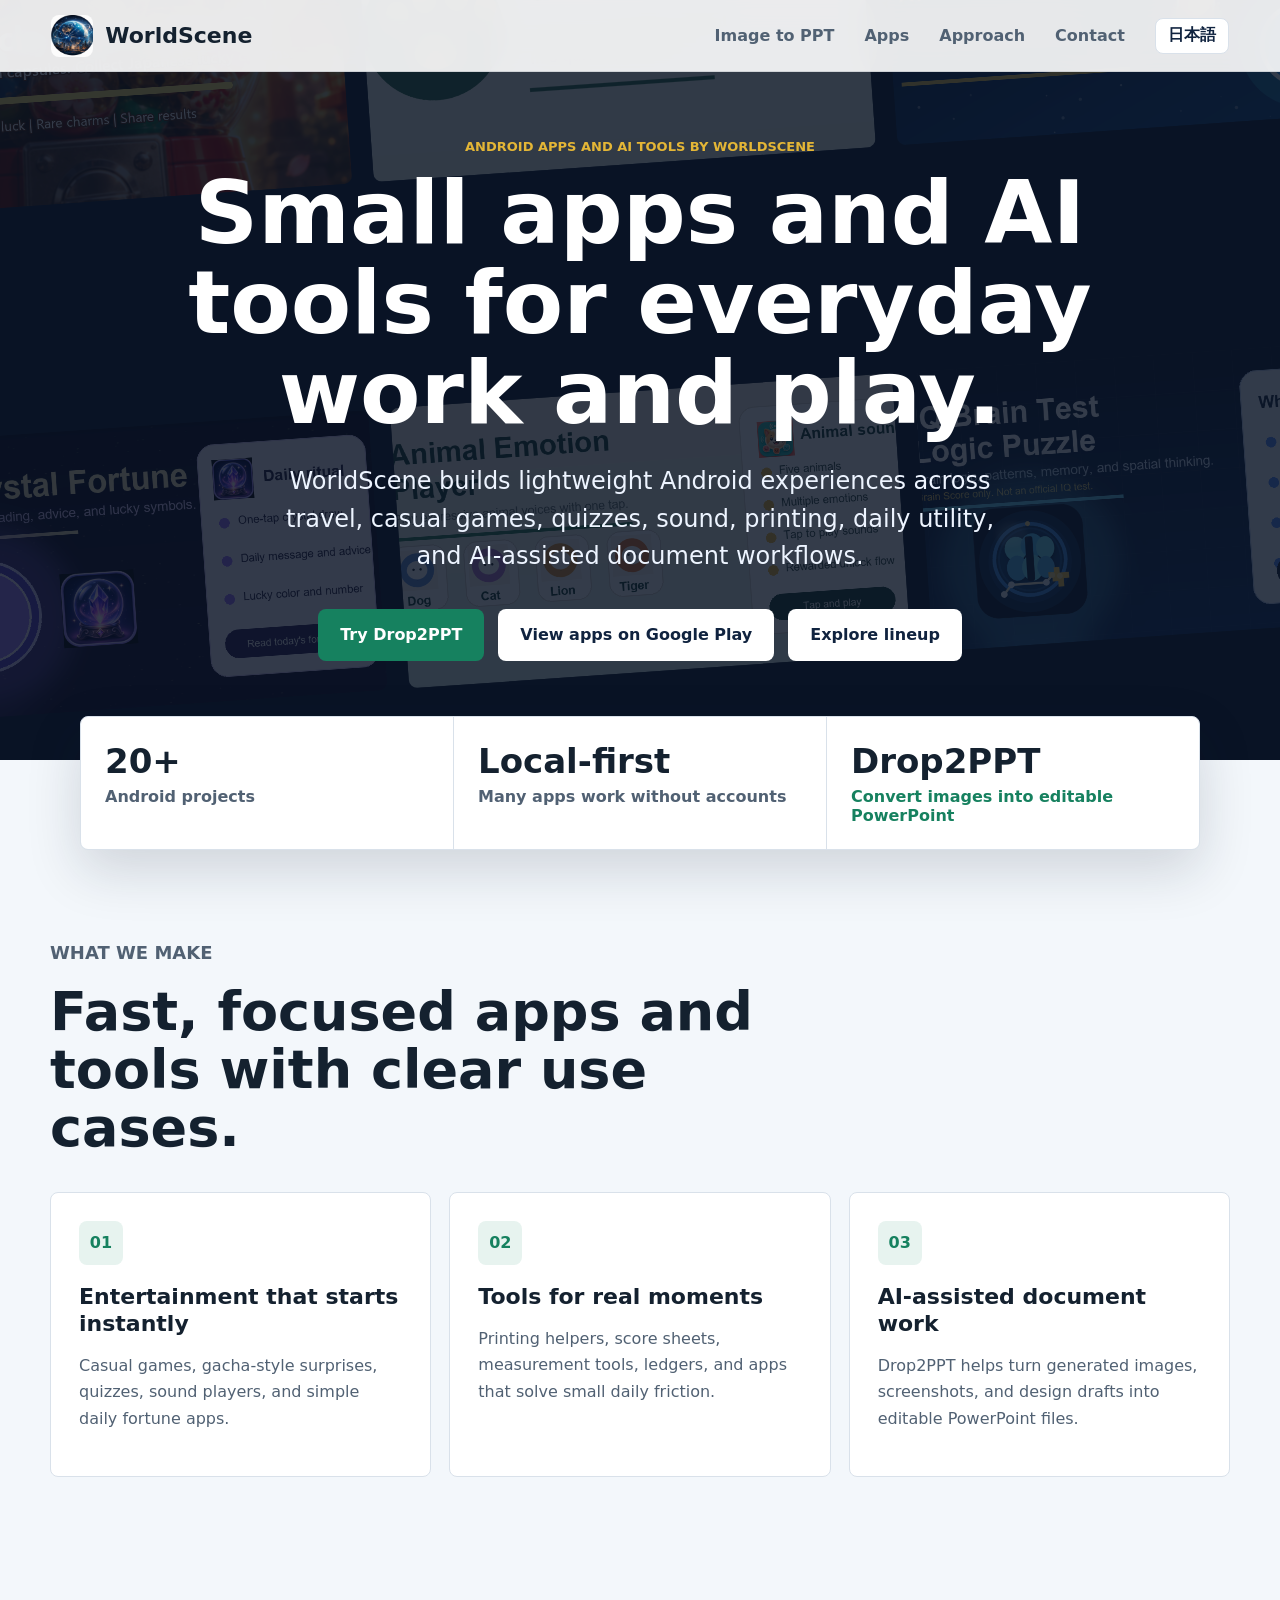
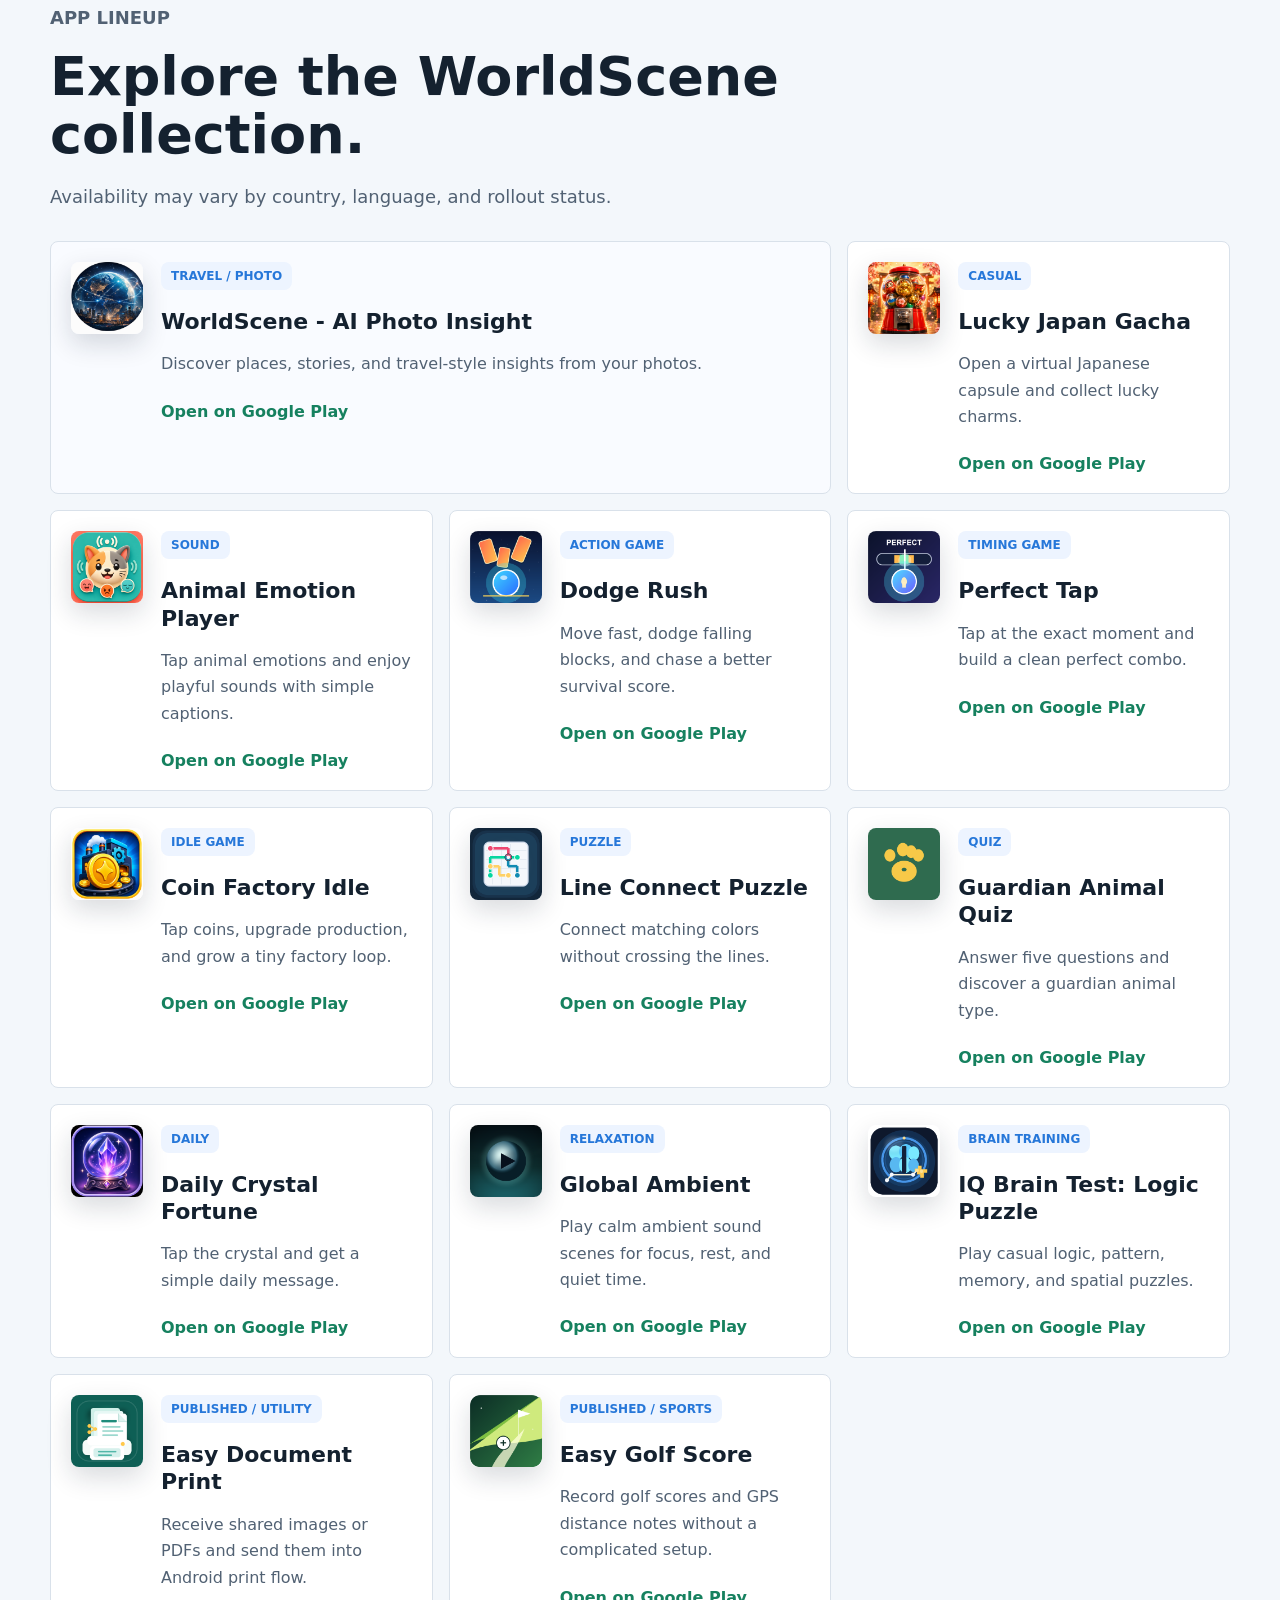
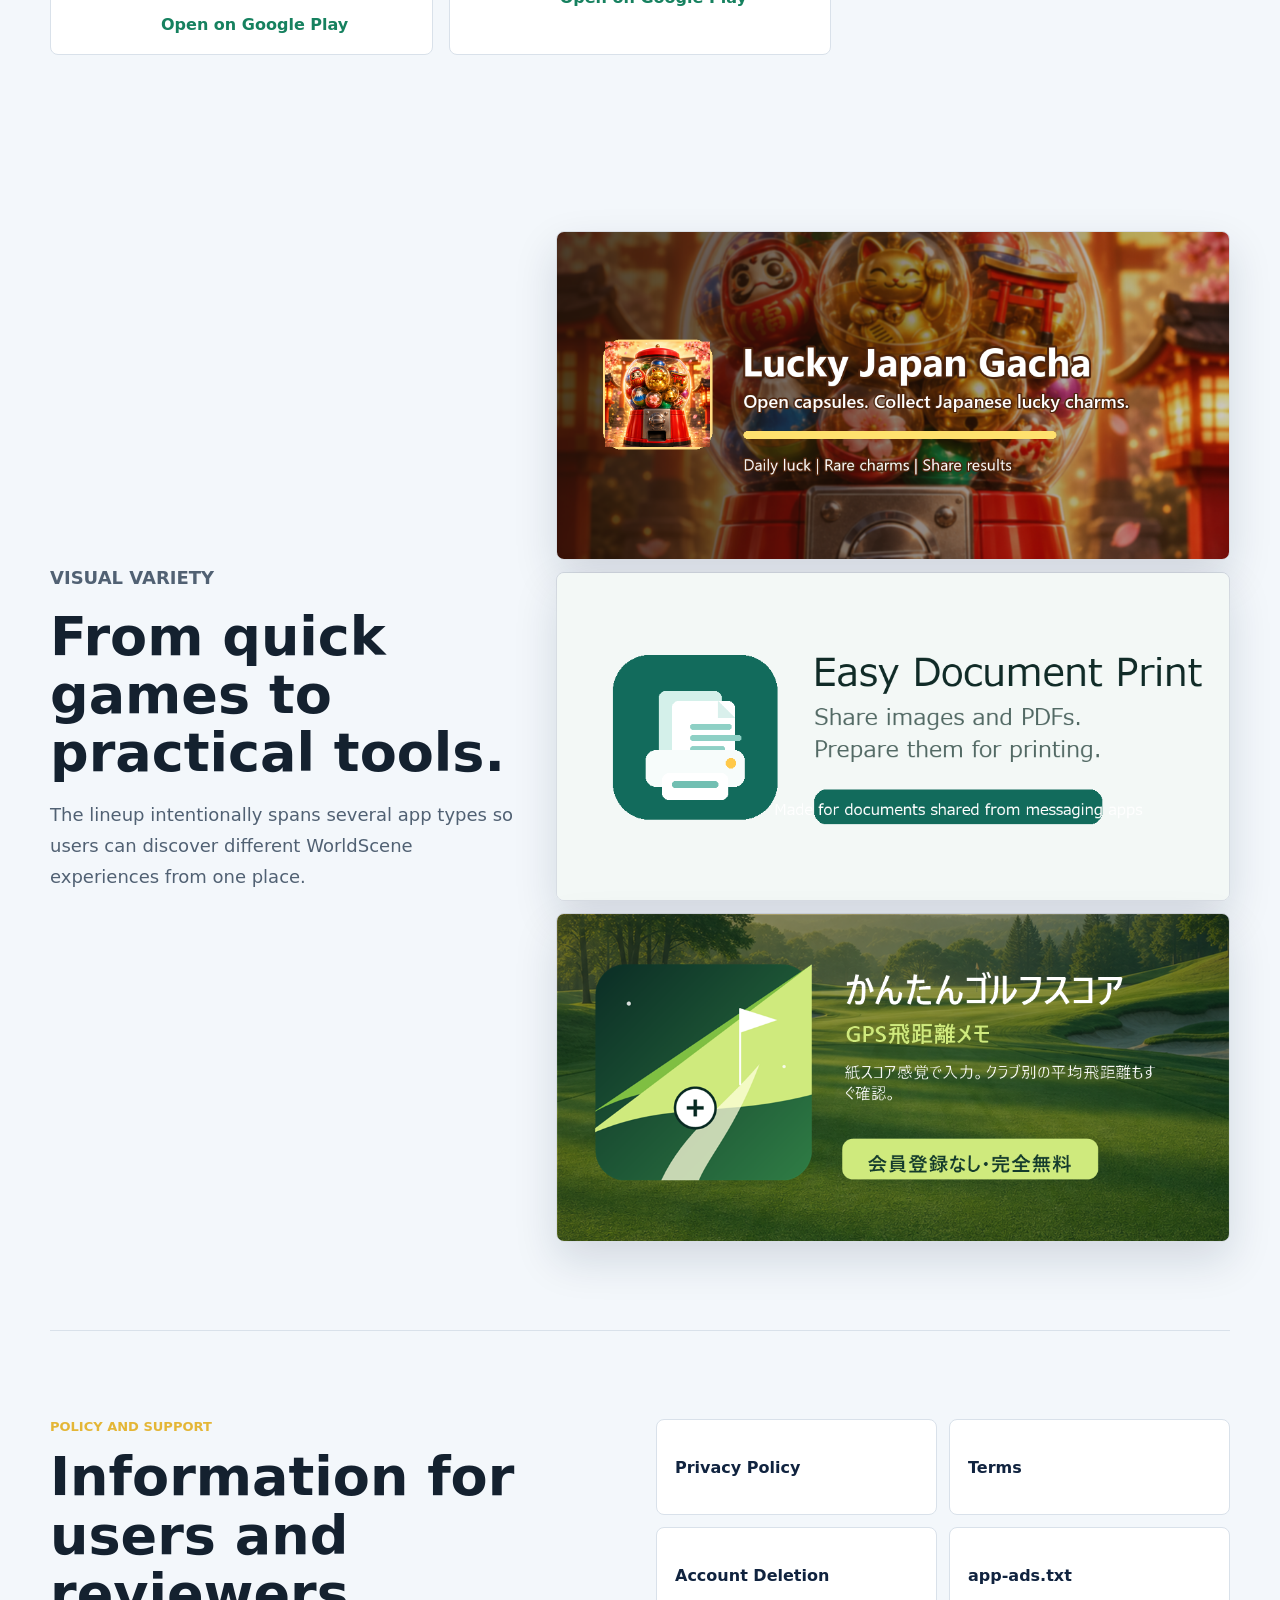
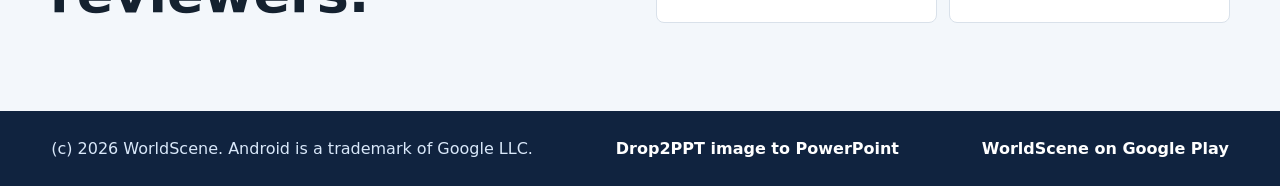
==== worldscene_lp/index.html @ b93e82fb "Add WorldScene landing page source" ====
<!doctype html>
<html lang="en">
<head>
  <meta charset="utf-8">
  <meta name="viewport" content="width=device-width, initial-scale=1">
  <title>WorldScene - Apps and AI tools for daily work</title>
  <meta name="description" content="WorldScene creates lightweight Android apps and AI tools, including Drop2PPT for converting images into editable PowerPoint files.">
  <meta name="theme-color" content="#10233f">
  <link rel="canonical" href="https://worldscene.net/">
  <link rel="icon" href="worldscene-icon.png">
  <link rel="stylesheet" href="styles.css">
  <script type="application/ld+json">
  {
    "@context": "https://schema.org",
    "@type": "Organization",
    "name": "WorldScene",
    "url": "https://worldscene.net/",
    "sameAs": [
      "https://play.google.com/store/apps/dev?id=4842045891375937389"
    ],
    "description": "WorldScene creates lightweight Android apps for curiosity, play, learning, and practical daily tools."
  }
  </script>
</head>
<body>
  <header class="site-header">
    <a class="brand" href="#top" aria-label="WorldScene home">
      <img src="worldscene-icon.png" alt="" class="brand-icon">
      <span>WorldScene</span>
    </a>
    <nav class="nav" aria-label="Main navigation">
      <a href="/drop2ppt/" data-i18n="navDrop2ppt">Image to PPT</a>
      <a href="#apps" data-i18n="navApps">Apps</a>
      <a href="#approach" data-i18n="navApproach">Approach</a>
      <a href="#contact" data-i18n="navContact">Contact</a>
      <button class="language-button" type="button" id="language-toggle" aria-label="Switch language">日本語</button>
    </nav>
  </header>

  <main id="top">
    <section class="hero" aria-labelledby="hero-title">
      <div class="hero-media" aria-hidden="true">
        <img src="assets/apps/LuckyJapanGacha/feature.png" alt="">
        <img src="assets/apps/GuardianAnimalQuiz/feature.png" alt="">
        <img src="assets/apps/DodgeRush/feature.png" alt="">
        <img src="assets/apps/DailyCrystalFortune/feature.png" alt="">
        <img src="assets/apps/AnimalEmotionPlayer/feature.png" alt="">
        <img src="assets/apps/IQBrainTestLogicPuzzle/feature.png" alt="">
      </div>
      <div class="hero-overlay"></div>
      <div class="hero-content">
        <p class="eyebrow" data-i18n="heroEyebrow">Android apps and AI tools by WorldScene</p>
        <h1 id="hero-title" data-i18n="heroTitle">Small apps and AI tools for everyday work and play.</h1>
        <p class="hero-copy" data-i18n="heroCopy">
          WorldScene builds lightweight Android experiences across travel, casual games,
          quizzes, sound, printing, daily utility, and AI-assisted document workflows.
        </p>
        <div class="hero-actions">
          <a class="button button-primary" href="/drop2ppt/" data-i18n="heroDrop2ppt">Try Drop2PPT</a>
          <a class="button button-secondary" href="https://play.google.com/store/apps/dev?id=4842045891375937389" target="_blank" rel="noopener" data-i18n="heroGooglePlay">View apps on Google Play</a>
          <a class="button button-secondary" href="#apps" data-i18n="heroExplore">Explore lineup</a>
        </div>
      </div>
    </section>

    <section class="stats" aria-label="WorldScene highlights">
      <div>
        <strong>20+</strong>
        <span data-i18n="statApps">Android projects</span>
      </div>
      <div>
        <strong data-i18n="statLocalTitle">Local-first</strong>
        <span data-i18n="statLocalCopy">Many apps work without accounts</span>
      </div>
      <div>
        <strong>Drop2PPT</strong>
        <span><a class="text-link" href="/drop2ppt/" data-i18n="statDrop2ppt">Convert images into editable PowerPoint</a></span>
      </div>
    </section>

    <section class="section intro" id="approach">
      <div class="section-heading">
        <p class="eyebrow" data-i18n="approachEyebrow">What we make</p>
        <h2 data-i18n="approachTitle">Fast, focused apps and tools with clear use cases.</h2>
      </div>
      <div class="approach-grid">
        <article>
          <span class="approach-mark">01</span>
          <h3 data-i18n="approachOneTitle">Entertainment that starts instantly</h3>
          <p data-i18n="approachOneCopy">Casual games, gacha-style surprises, quizzes, sound players, and simple daily fortune apps.</p>
        </article>
        <article>
          <span class="approach-mark">02</span>
          <h3 data-i18n="approachTwoTitle">Tools for real moments</h3>
          <p data-i18n="approachTwoCopy">Printing helpers, score sheets, measurement tools, ledgers, and apps that solve small daily friction.</p>
        </article>
        <article>
          <span class="approach-mark">03</span>
          <h3 data-i18n="approachThreeTitle">AI-assisted document work</h3>
          <p data-i18n="approachThreeCopy">Drop2PPT helps turn generated images, screenshots, and design drafts into editable PowerPoint files.</p>
        </article>
      </div>
    </section>

    <section class="section app-section" id="apps">
      <div class="section-heading section-heading-wide">
        <p class="eyebrow" data-i18n="appsEyebrow">App lineup</p>
        <h2 data-i18n="appsTitle">Explore the WorldScene collection.</h2>
        <p data-i18n="appsCopy">Availability may vary by country, language, and rollout status.</p>
      </div>

      <div class="app-grid">
        <article class="app-card app-card-featured">
          <img class="app-icon" src="worldscene-icon.png" alt="WorldScene app icon">
          <div>
            <span class="tag">Travel / Photo</span>
            <h3>WorldScene - AI Photo Insight</h3>
            <p>Discover places, stories, and travel-style insights from your photos.</p>
            <a href="https://play.google.com/store/apps/details?id=com.worldscene.app" target="_blank" rel="noopener">Open on Google Play</a>
          </div>
        </article>

        <article class="app-card">
          <img class="app-icon" src="assets/apps/LuckyJapanGacha/icon.png" alt="Lucky Japan Gacha app icon">
          <div>
            <span class="tag">Casual</span>
            <h3>Lucky Japan Gacha</h3>
            <p>Open a virtual Japanese capsule and collect lucky charms.</p>
            <a href="https://play.google.com/store/apps/details?id=net.worldscene.luckyjapangacha" target="_blank" rel="noopener">Open on Google Play</a>
          </div>
        </article>

        <article class="app-card">
          <img class="app-icon" src="assets/apps/AnimalEmotionPlayer/icon.png" alt="Animal Emotion Player app icon">
          <div>
            <span class="tag">Sound</span>
            <h3>Animal Emotion Player</h3>
            <p>Tap animal emotions and enjoy playful sounds with simple captions.</p>
            <a href="https://play.google.com/store/apps/details?id=net.worldscene.animalemotionplayer" target="_blank" rel="noopener">Open on Google Play</a>
          </div>
        </article>

        <article class="app-card">
          <img class="app-icon" src="assets/apps/DodgeRush/icon.png" alt="Dodge Rush app icon">
          <div>
            <span class="tag">Action game</span>
            <h3>Dodge Rush</h3>
            <p>Move fast, dodge falling blocks, and chase a better survival score.</p>
            <a href="https://play.google.com/store/apps/details?id=net.worldscene.dodgerush" target="_blank" rel="noopener">Open on Google Play</a>
          </div>
        </article>

        <article class="app-card">
          <img class="app-icon" src="assets/apps/PerfectTap/icon.png" alt="Perfect Tap app icon">
          <div>
            <span class="tag">Timing game</span>
            <h3>Perfect Tap</h3>
            <p>Tap at the exact moment and build a clean perfect combo.</p>
            <a href="https://play.google.com/store/apps/details?id=net.worldscene.perfecttap" target="_blank" rel="noopener">Open on Google Play</a>
          </div>
        </article>

        <article class="app-card">
          <img class="app-icon" src="assets/apps/CoinFactoryIdle/icon.png" alt="Coin Factory Idle app icon">
          <div>
            <span class="tag">Idle game</span>
            <h3>Coin Factory Idle</h3>
            <p>Tap coins, upgrade production, and grow a tiny factory loop.</p>
            <a href="https://play.google.com/store/apps/details?id=net.worldscene.coinfactoryidle" target="_blank" rel="noopener">Open on Google Play</a>
          </div>
        </article>

        <article class="app-card">
          <img class="app-icon" src="assets/apps/LineConnectPuzzle/icon.png" alt="Line Connect Puzzle app icon">
          <div>
            <span class="tag">Puzzle</span>
            <h3>Line Connect Puzzle</h3>
            <p>Connect matching colors without crossing the lines.</p>
            <a href="https://play.google.com/store/apps/details?id=net.worldscene.lineconnectpuzzle" target="_blank" rel="noopener">Open on Google Play</a>
          </div>
        </article>

        <article class="app-card">
          <img class="app-icon" src="assets/apps/GuardianAnimalQuiz/icon.png" alt="Guardian Animal Quiz app icon">
          <div>
            <span class="tag">Quiz</span>
            <h3>Guardian Animal Quiz</h3>
            <p>Answer five questions and discover a guardian animal type.</p>
            <a href="https://play.google.com/store/apps/details?id=net.worldscene.guardiananimalquiz" target="_blank" rel="noopener">Open on Google Play</a>
          </div>
        </article>

        <article class="app-card">
          <img class="app-icon" src="assets/apps/DailyCrystalFortune/icon.png" alt="Daily Crystal Fortune app icon">
          <div>
            <span class="tag">Daily</span>
            <h3>Daily Crystal Fortune</h3>
            <p>Tap the crystal and get a simple daily message.</p>
            <a href="https://play.google.com/store/apps/details?id=net.worldscene.dailycrystalfortune" target="_blank" rel="noopener">Open on Google Play</a>
          </div>
        </article>

        <article class="app-card">
          <img class="app-icon" src="assets/apps/GlobalAmbient/icon.png" alt="Global Ambient app icon">
          <div>
            <span class="tag">Relaxation</span>
            <h3>Global Ambient</h3>
            <p>Play calm ambient sound scenes for focus, rest, and quiet time.</p>
            <a href="https://play.google.com/store/apps/details?id=net.worldscene.globalambient" target="_blank" rel="noopener">Open on Google Play</a>
          </div>
        </article>

        <article class="app-card">
          <img class="app-icon" src="assets/apps/IQBrainTestLogicPuzzle/icon.png" alt="IQ Brain Test: Logic Puzzle app icon">
          <div>
            <span class="tag">Brain training</span>
            <h3>IQ Brain Test: Logic Puzzle</h3>
            <p>Play casual logic, pattern, memory, and spatial puzzles.</p>
            <a href="https://play.google.com/store/apps/details?id=net.worldscene.iqbraintestlogicpuzzle" target="_blank" rel="noopener">Open on Google Play</a>
          </div>
        </article>

        <article class="app-card">
          <img class="app-icon" src="assets/apps/SharePrintHelper/icon.png" alt="Easy Document Print app icon">
          <div>
            <span class="tag">Published / Utility</span>
            <h3>Easy Document Print</h3>
            <p>Receive shared images or PDFs and send them into Android print flow.</p>
            <a href="https://play.google.com/store/apps/details?id=net.worldscene.kantanshareprint" target="_blank" rel="noopener">Open on Google Play</a>
          </div>
        </article>

        <article class="app-card">
          <img class="app-icon" src="assets/apps/SimpleGolfScore/icon.png" alt="Easy Golf Score app icon">
          <div>
            <span class="tag">Published / Sports</span>
            <h3>Easy Golf Score</h3>
            <p>Record golf scores and GPS distance notes without a complicated setup.</p>
            <a href="https://play.google.com/store/apps/details?id=net.worldscene.simplegolfscore" target="_blank" rel="noopener">Open on Google Play</a>
          </div>
        </article>
      </div>
    </section>

    <section class="section showcase" aria-label="Featured app visuals">
      <div class="showcase-copy">
        <p class="eyebrow" data-i18n="showcaseEyebrow">Visual variety</p>
        <h2 data-i18n="showcaseTitle">From quick games to practical tools.</h2>
        <p data-i18n="showcaseCopy">The lineup intentionally spans several app types so users can discover different WorldScene experiences from one place.</p>
      </div>
      <div class="feature-strip" aria-hidden="true">
        <img src="assets/apps/LuckyJapanGacha/feature.png" alt="">
        <img src="assets/apps/SharePrintHelper/feature.png" alt="">
        <img src="assets/apps/SimpleGolfScore/feature.png" alt="">
      </div>
    </section>

    <section class="section contact-section" id="contact">
      <div>
        <p class="eyebrow" data-i18n="policyEyebrow">Policy and support</p>
        <h2 data-i18n="policyTitle">Information for users and reviewers.</h2>
      </div>
      <div class="link-list">
        <a href="https://worldscene.net/privacy_policy_en.html" data-i18n="privacy">Privacy Policy</a>
        <a href="https://worldscene.net/terms.html" data-i18n="terms">Terms</a>
        <a href="https://worldscene.net/account-delete.html" data-i18n="accountDelete">Account Deletion</a>
        <a href="https://worldscene.net/app-ads.txt">app-ads.txt</a>
      </div>
    </section>
  </main>

  <footer class="footer">
    <p data-i18n="footerCopy">(c) 2026 WorldScene. Android is a trademark of Google LLC.</p>
    <a href="/drop2ppt/" data-i18n="footerDrop2ppt">Drop2PPT image to PowerPoint</a>
    <a href="https://play.google.com/store/apps/dev?id=4842045891375937389" target="_blank" rel="noopener" data-i18n="footerGooglePlay">WorldScene on Google Play</a>
  </footer>
  <script>
    const translations = {
      en: {
        title: "WorldScene - Apps and AI tools for daily work",
        description: "WorldScene creates lightweight Android apps and AI tools, including Drop2PPT for converting images into editable PowerPoint files.",
        languageButton: "日本語",
        navDrop2ppt: "Image to PPT",
        navApps: "Apps",
        navApproach: "Approach",
        navContact: "Contact",
        heroEyebrow: "Android apps and AI tools by WorldScene",
        heroTitle: "Small apps and AI tools for everyday work and play.",
        heroCopy: "WorldScene builds lightweight Android experiences across travel, casual games, quizzes, sound, printing, daily utility, and AI-assisted document workflows.",
        heroDrop2ppt: "Try Drop2PPT",
        heroGooglePlay: "View apps on Google Play",
        heroExplore: "Explore lineup",
        statApps: "Android projects",
        statLocalTitle: "Local-first",
        statLocalCopy: "Many apps work without accounts",
        statDrop2ppt: "Convert images into editable PowerPoint",
        approachEyebrow: "What we make",
        approachTitle: "Fast, focused apps and tools with clear use cases.",
        approachOneTitle: "Entertainment that starts instantly",
        approachOneCopy: "Casual games, gacha-style surprises, quizzes, sound players, and simple daily fortune apps.",
        approachTwoTitle: "Tools for real moments",
        approachTwoCopy: "Printing helpers, score sheets, measurement tools, ledgers, and apps that solve small daily friction.",
        approachThreeTitle: "AI-assisted document work",
        approachThreeCopy: "Drop2PPT helps turn generated images, screenshots, and design drafts into editable PowerPoint files.",
        appsEyebrow: "App lineup",
        appsTitle: "Explore the WorldScene collection.",
        appsCopy: "Availability may vary by country, language, and rollout status.",
        openPlay: "Open on Google Play",
        showcaseEyebrow: "Visual variety",
        showcaseTitle: "From quick games to practical tools.",
        showcaseCopy: "The lineup intentionally spans several app types so users can discover different WorldScene experiences from one place.",
        policyEyebrow: "Policy and support",
        policyTitle: "Information for users and reviewers.",
        privacy: "Privacy Policy",
        terms: "Terms",
        accountDelete: "Account Deletion",
        footerCopy: "(c) 2026 WorldScene. Android is a trademark of Google LLC.",
        footerDrop2ppt: "Drop2PPT image to PowerPoint",
        footerGooglePlay: "WorldScene on Google Play"
      },
      ja: {
        title: "WorldScene - 日常に役立つアプリとAIツール",
        description: "WorldSceneはAndroidアプリとAIツールを提供しています。Drop2PPTでは画像を編集可能なPowerPointに変換できます。",
        languageButton: "English",
        navDrop2ppt: "画像をPPTへ",
        navApps: "アプリ",
        navApproach: "方針",
        navContact: "サポート",
        heroEyebrow: "WorldSceneのAndroidアプリとAIツール",
        heroTitle: "日常の仕事と遊びに、小さく使いやすいアプリとAIツールを。",
        heroCopy: "WorldSceneは、旅行、カジュアルゲーム、クイズ、サウンド、印刷、日常ツール、AIによる資料作成支援まで、軽量で使いやすい体験を提供します。",
        heroDrop2ppt: "Drop2PPTを使う",
        heroGooglePlay: "Google Playで見る",
        heroExplore: "アプリ一覧を見る",
        statApps: "Androidプロジェクト",
        statLocalTitle: "ローカル重視",
        statLocalCopy: "多くのアプリはアカウント不要で利用できます",
        statDrop2ppt: "画像を編集可能なPowerPointへ変換",
        approachEyebrow: "提供しているもの",
        approachTitle: "目的が明確で、すぐ使えるアプリとツール。",
        approachOneTitle: "すぐ始められるエンタメ",
        approachOneCopy: "カジュアルゲーム、ガチャ風アプリ、クイズ、サウンドプレイヤー、毎日の占いアプリなどを提供しています。",
        approachTwoTitle: "実用シーンに役立つツール",
        approachTwoCopy: "印刷補助、スコア管理、計測、台帳など、日常の小さな不便を解決するツールを作っています。",
        approachThreeTitle: "AIによる資料作成支援",
        approachThreeCopy: "Drop2PPTは、生成画像、スクリーンショット、デザイン案を編集可能なPowerPointファイルへ変換します。",
        appsEyebrow: "アプリ一覧",
        appsTitle: "WorldSceneのアプリコレクション。",
        appsCopy: "国、言語、公開状況により利用できるアプリは異なる場合があります。",
        openPlay: "Google Playで開く",
        showcaseEyebrow: "多彩なアプリ",
        showcaseTitle: "気軽なゲームから実用ツールまで。",
        showcaseCopy: "さまざまな種類のアプリをまとめて公開し、ユーザーがWorldSceneの体験を一か所から見つけられるようにしています。",
        policyEyebrow: "ポリシーとサポート",
        policyTitle: "ユーザーと審査担当者向けの情報。",
        privacy: "プライバシーポリシー",
        terms: "利用規約",
        accountDelete: "アカウント削除",
        footerCopy: "(c) 2026 WorldScene. Android は Google LLC の商標です。",
        footerDrop2ppt: "Drop2PPT 画像をPowerPointへ",
        footerGooglePlay: "WorldSceneをGoogle Playで見る"
      }
    };

    const languageButton = document.getElementById("language-toggle");
    const savedLanguage = localStorage.getItem("worldsceneLanguage");
    let currentLanguage = savedLanguage || (navigator.language && navigator.language.startsWith("ja") ? "ja" : "en");

    function applyLanguage(language) {
      const labels = translations[language] || translations.en;
      document.documentElement.lang = language;
      document.title = labels.title;
      const description = document.querySelector('meta[name="description"]');
      if (description) {
        description.setAttribute("content", labels.description);
      }
      document.querySelectorAll("[data-i18n]").forEach((element) => {
        const key = element.getAttribute("data-i18n");
        if (labels[key]) {
          element.textContent = labels[key];
        }
      });
      document.querySelectorAll(".app-card a[href*='play.google.com']").forEach((link) => {
        link.textContent = labels.openPlay;
      });
      languageButton.textContent = labels.languageButton;
      currentLanguage = language;
      localStorage.setItem("worldsceneLanguage", language);
    }

    languageButton.addEventListener("click", () => {
      applyLanguage(currentLanguage === "ja" ? "en" : "ja");
    });

    applyLanguage(currentLanguage);
  </script>
</body>
</html>
---- worldscene_lp/styles.css ----
:root {
  color-scheme: light;
  --ink: #14212f;
  --muted: #516173;
  --line: #d9e1ea;
  --paper: #ffffff;
  --soft: #f3f7fb;
  --navy: #10233f;
  --green: #16815f;
  --gold: #e4b636;
  --red: #d93535;
  --blue: #2677d9;
  font-family: Inter, ui-sans-serif, system-ui, -apple-system, BlinkMacSystemFont, "Segoe UI", sans-serif;
}

* {
  box-sizing: border-box;
}

html {
  scroll-behavior: smooth;
}

body {
  margin: 0;
  background: var(--soft);
  color: var(--ink);
}

img {
  display: block;
  max-width: 100%;
}

a {
  color: inherit;
}

.site-header {
  position: fixed;
  z-index: 30;
  top: 0;
  left: 0;
  right: 0;
  display: flex;
  align-items: center;
  justify-content: space-between;
  gap: 24px;
  min-height: 72px;
  padding: 14px clamp(18px, 4vw, 56px);
  background: rgba(255, 255, 255, 0.9);
  border-bottom: 1px solid rgba(16, 35, 63, 0.12);
  backdrop-filter: blur(14px);
}

.brand {
  display: inline-flex;
  align-items: center;
  gap: 12px;
  text-decoration: none;
  font-weight: 800;
  font-size: 22px;
}

.brand-icon {
  width: 42px;
  height: 42px;
  border-radius: 8px;
}

.nav {
  display: flex;
  align-items: center;
  flex-wrap: wrap;
  gap: clamp(14px, 3vw, 30px);
  color: var(--muted);
  font-weight: 700;
}

.nav a,
.language-button {
  text-decoration: none;
}

.nav a:hover,
.language-button:hover {
  color: var(--green);
}

.language-button {
  min-height: 36px;
  border: 1px solid var(--line);
  border-radius: 8px;
  background: white;
  color: var(--navy);
  padding: 0 12px;
  font: inherit;
  cursor: pointer;
}

.hero {
  position: relative;
  min-height: 760px;
  display: grid;
  place-items: center;
  overflow: hidden;
  padding: 120px clamp(20px, 5vw, 72px) 80px;
  background: #101d32;
}

.hero-media {
  position: absolute;
  inset: -80px;
  display: grid;
  grid-template-columns: repeat(3, minmax(320px, 1fr));
  gap: 20px;
  transform: rotate(-4deg) scale(1.08);
  opacity: 0.58;
}

.hero-media img {
  width: 100%;
  height: 260px;
  object-fit: cover;
  border-radius: 8px;
  filter: saturate(1.05) contrast(0.95);
}

.hero-overlay {
  position: absolute;
  inset: 0;
  background: rgba(7, 16, 32, 0.68);
}

.hero-content {
  position: relative;
  z-index: 1;
  width: min(980px, 100%);
  text-align: center;
  color: white;
}

.eyebrow {
  margin: 0 0 14px;
  color: var(--gold);
  font-size: 13px;
  font-weight: 900;
  letter-spacing: 0;
  text-transform: uppercase;
}

.hero h1 {
  margin: 0;
  font-size: clamp(42px, 7vw, 88px);
  line-height: 1.02;
  letter-spacing: 0;
}

.hero-copy {
  width: min(760px, 100%);
  margin: 26px auto 0;
  color: #edf4ff;
  font-size: clamp(18px, 2.2vw, 24px);
  line-height: 1.55;
}

.hero-actions {
  display: flex;
  justify-content: center;
  flex-wrap: wrap;
  gap: 14px;
  margin-top: 34px;
}

.button {
  display: inline-flex;
  align-items: center;
  justify-content: center;
  min-height: 52px;
  padding: 0 22px;
  border-radius: 8px;
  text-decoration: none;
  font-weight: 900;
}

.button-primary {
  background: var(--green);
  color: white;
}

.button-secondary {
  background: white;
  color: var(--navy);
}

.stats {
  width: min(1120px, calc(100% - 36px));
  margin: -44px auto 0;
  position: relative;
  z-index: 3;
  display: grid;
  grid-template-columns: repeat(3, 1fr);
  gap: 1px;
  overflow: hidden;
  border: 1px solid var(--line);
  border-radius: 8px;
  background: var(--line);
  box-shadow: 0 20px 54px rgba(21, 32, 48, 0.16);
}

.stats div {
  background: var(--paper);
  padding: 24px;
}

.stats strong {
  display: block;
  font-size: clamp(23px, 3vw, 34px);
}

.stats span {
  display: block;
  margin-top: 6px;
  color: var(--muted);
  font-weight: 700;
}

.text-link {
  color: var(--green);
  font-weight: 900;
  text-decoration: none;
}

.text-link:hover {
  text-decoration: underline;
}

.section {
  width: min(1180px, calc(100% - 36px));
  margin: 0 auto;
  padding: 88px 0;
}

.section-heading {
  width: min(720px, 100%);
}

.section-heading-wide {
  width: min(820px, 100%);
  margin-bottom: 28px;
}

.section h2 {
  margin: 0;
  font-size: clamp(32px, 5vw, 54px);
  line-height: 1.08;
  letter-spacing: 0;
}

.section-heading p,
.showcase-copy p {
  color: var(--muted);
  font-size: 18px;
  line-height: 1.7;
}

.approach-grid {
  margin-top: 34px;
  display: grid;
  grid-template-columns: repeat(3, 1fr);
  gap: 18px;
}

.approach-grid article {
  min-height: 250px;
  border: 1px solid var(--line);
  border-radius: 8px;
  background: var(--paper);
  padding: 28px;
}

.approach-mark {
  display: inline-flex;
  align-items: center;
  justify-content: center;
  width: 44px;
  height: 44px;
  border-radius: 8px;
  background: #e7f3ef;
  color: var(--green);
  font-weight: 900;
}

.approach-grid h3,
.app-card h3 {
  margin: 18px 0 0;
  font-size: 22px;
  line-height: 1.24;
}

.approach-grid p,
.app-card p {
  color: var(--muted);
  line-height: 1.65;
}

.app-section {
  padding-top: 38px;
}

.app-grid {
  display: grid;
  grid-template-columns: repeat(3, 1fr);
  gap: 16px;
}

.app-card {
  display: grid;
  grid-template-columns: 72px 1fr;
  gap: 18px;
  align-items: start;
  min-height: 220px;
  border: 1px solid var(--line);
  border-radius: 8px;
  background: var(--paper);
  padding: 20px;
}

.app-card-featured {
  grid-column: span 2;
  background: #f9fbff;
}

.app-icon {
  width: 72px;
  height: 72px;
  border-radius: 8px;
  object-fit: cover;
  box-shadow: 0 10px 26px rgba(20, 33, 47, 0.16);
}

.tag {
  display: inline-flex;
  align-items: center;
  min-height: 28px;
  padding: 0 10px;
  border-radius: 8px;
  background: #edf4ff;
  color: var(--blue);
  font-size: 12px;
  font-weight: 900;
  text-transform: uppercase;
}

.app-card a {
  display: inline-flex;
  margin-top: 8px;
  color: var(--green);
  font-weight: 900;
  text-decoration: none;
}

.app-card a:hover {
  text-decoration: underline;
}

.showcase {
  display: grid;
  grid-template-columns: 0.7fr 1fr;
  align-items: center;
  gap: 34px;
}

.feature-strip {
  display: grid;
  gap: 12px;
}

.feature-strip img {
  width: 100%;
  aspect-ratio: 1024 / 500;
  object-fit: cover;
  border-radius: 8px;
  border: 1px solid rgba(16, 35, 63, 0.12);
  box-shadow: 0 18px 44px rgba(16, 35, 63, 0.14);
}

.contact-section {
  display: grid;
  grid-template-columns: 1fr 1fr;
  gap: 32px;
  border-top: 1px solid var(--line);
}

.link-list {
  display: grid;
  grid-template-columns: repeat(2, 1fr);
  gap: 12px;
}

.link-list a {
  display: flex;
  align-items: center;
  min-height: 58px;
  padding: 0 18px;
  border: 1px solid var(--line);
  border-radius: 8px;
  background: white;
  color: var(--navy);
  font-weight: 900;
  text-decoration: none;
}

.link-list a:hover {
  border-color: var(--green);
  color: var(--green);
}

.footer {
  display: flex;
  align-items: center;
  justify-content: space-between;
  gap: 18px;
  padding: 28px clamp(18px, 4vw, 56px);
  background: var(--navy);
  color: white;
}

.footer p {
  margin: 0;
  color: #d9e8fa;
}

.footer a {
  font-weight: 900;
  text-decoration: none;
}

@media (max-width: 980px) {
  .hero {
    min-height: 720px;
  }

  .hero-media {
    grid-template-columns: repeat(2, minmax(280px, 1fr));
  }

  .stats,
  .approach-grid,
  .app-grid,
  .showcase,
  .contact-section {
    grid-template-columns: 1fr;
  }

  .app-card-featured {
    grid-column: auto;
  }
}

@media (max-width: 620px) {
  .site-header {
    position: sticky;
    min-height: auto;
    align-items: flex-start;
    flex-direction: column;
    gap: 12px;
  }

  .nav {
    width: 100%;
    justify-content: flex-start;
    gap: 10px;
    font-size: 14px;
  }

  .language-button {
    min-height: 34px;
  }

  .hero {
    min-height: 680px;
    padding-top: 72px;
  }

  .hero-media {
    grid-template-columns: 1fr;
    transform: none;
    inset: 0;
  }

  .hero-media img {
    height: 180px;
  }

  .hero h1 {
    font-size: 42px;
  }

  .stats {
    margin-top: 18px;
  }

  .app-card {
    grid-template-columns: 58px 1fr;
    min-height: auto;
    padding: 16px;
  }

  .app-icon {
    width: 58px;
    height: 58px;
  }

  .link-list {
    grid-template-columns: 1fr;
  }

  .footer {
    flex-direction: column;
    align-items: flex-start;
  }
}
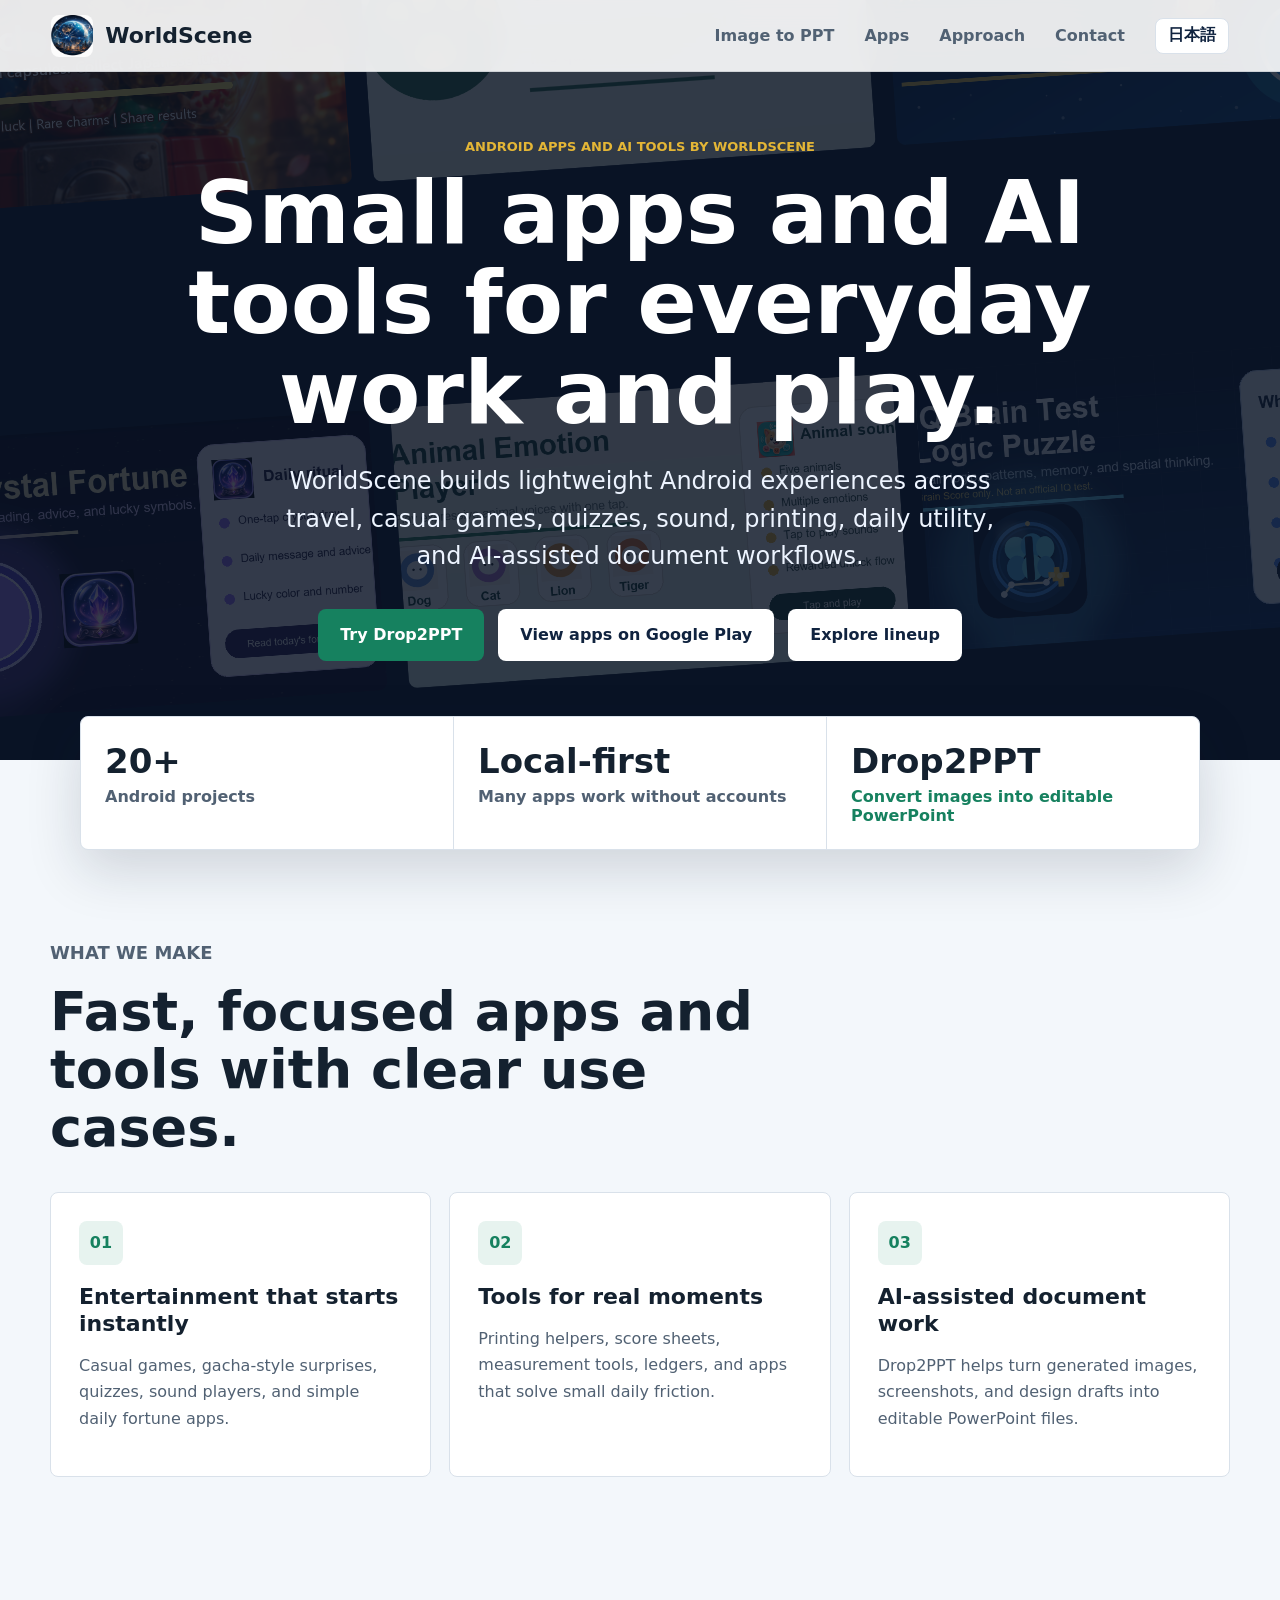
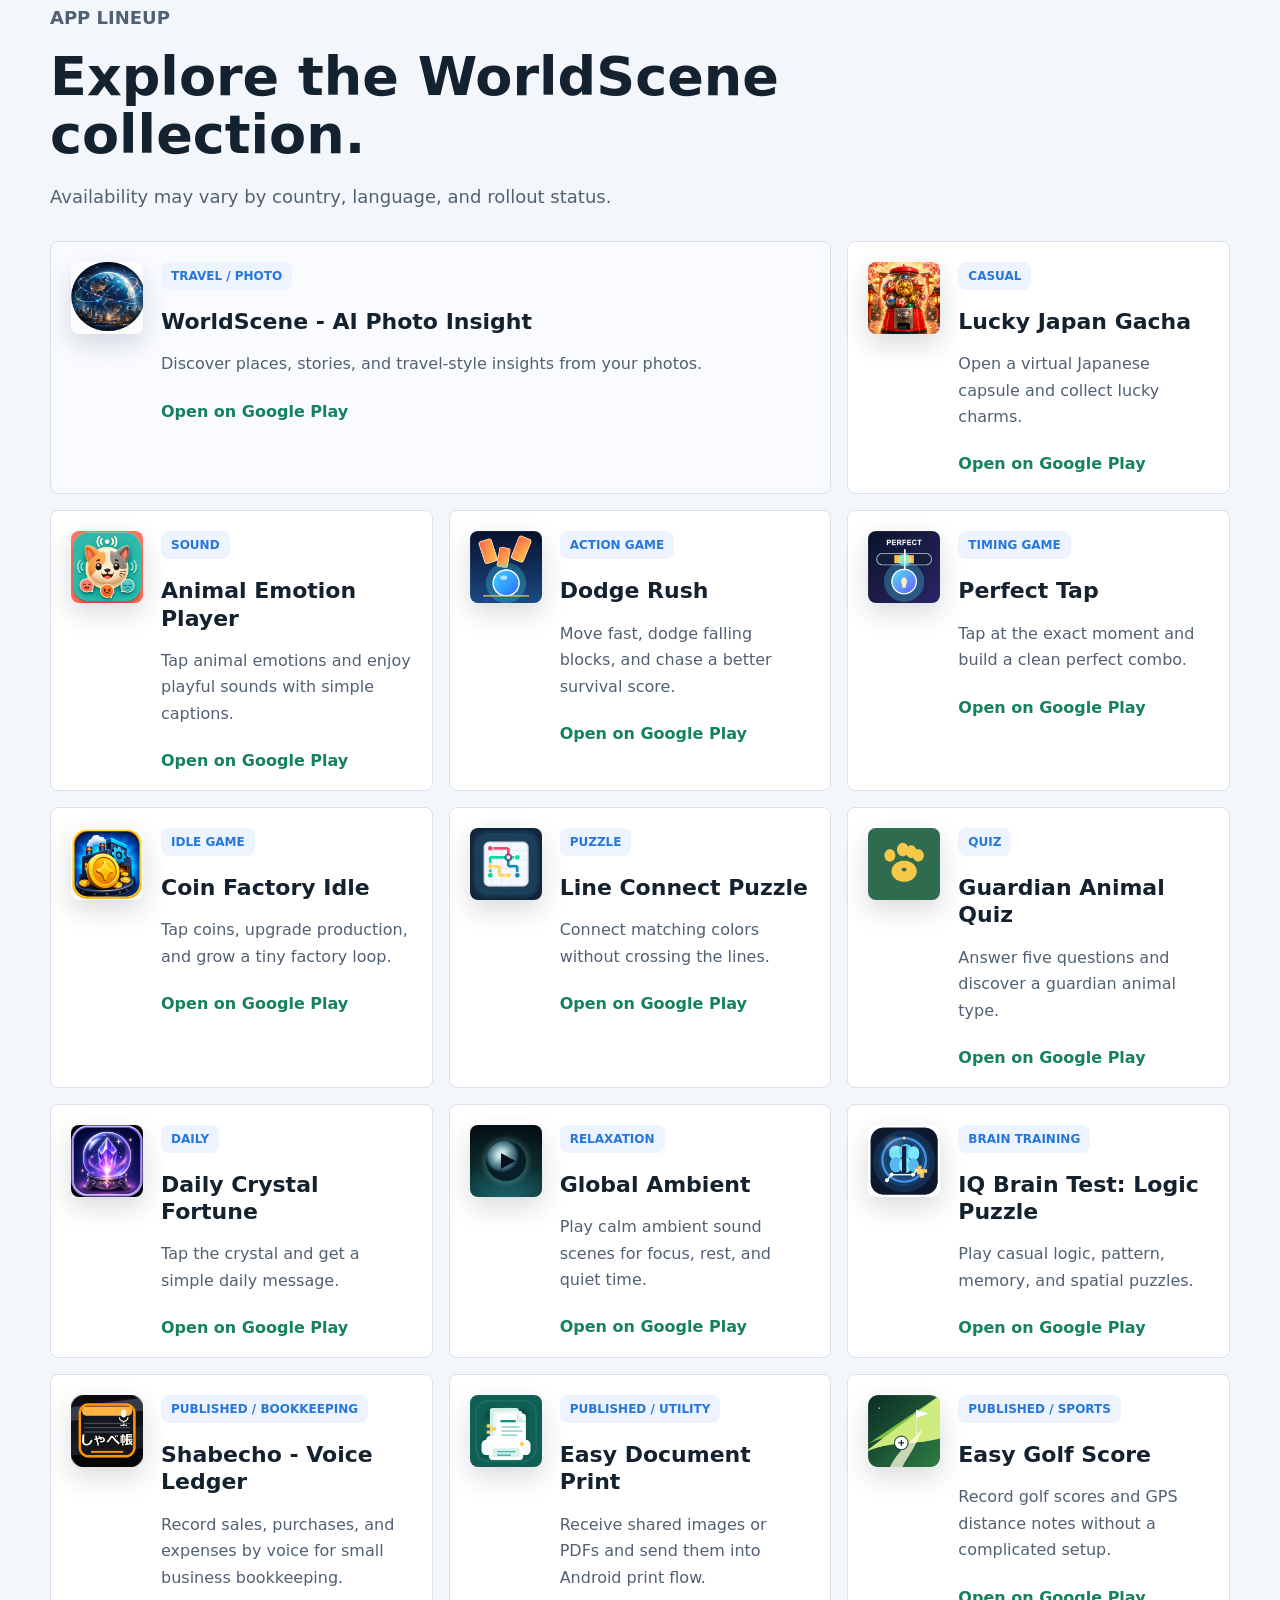
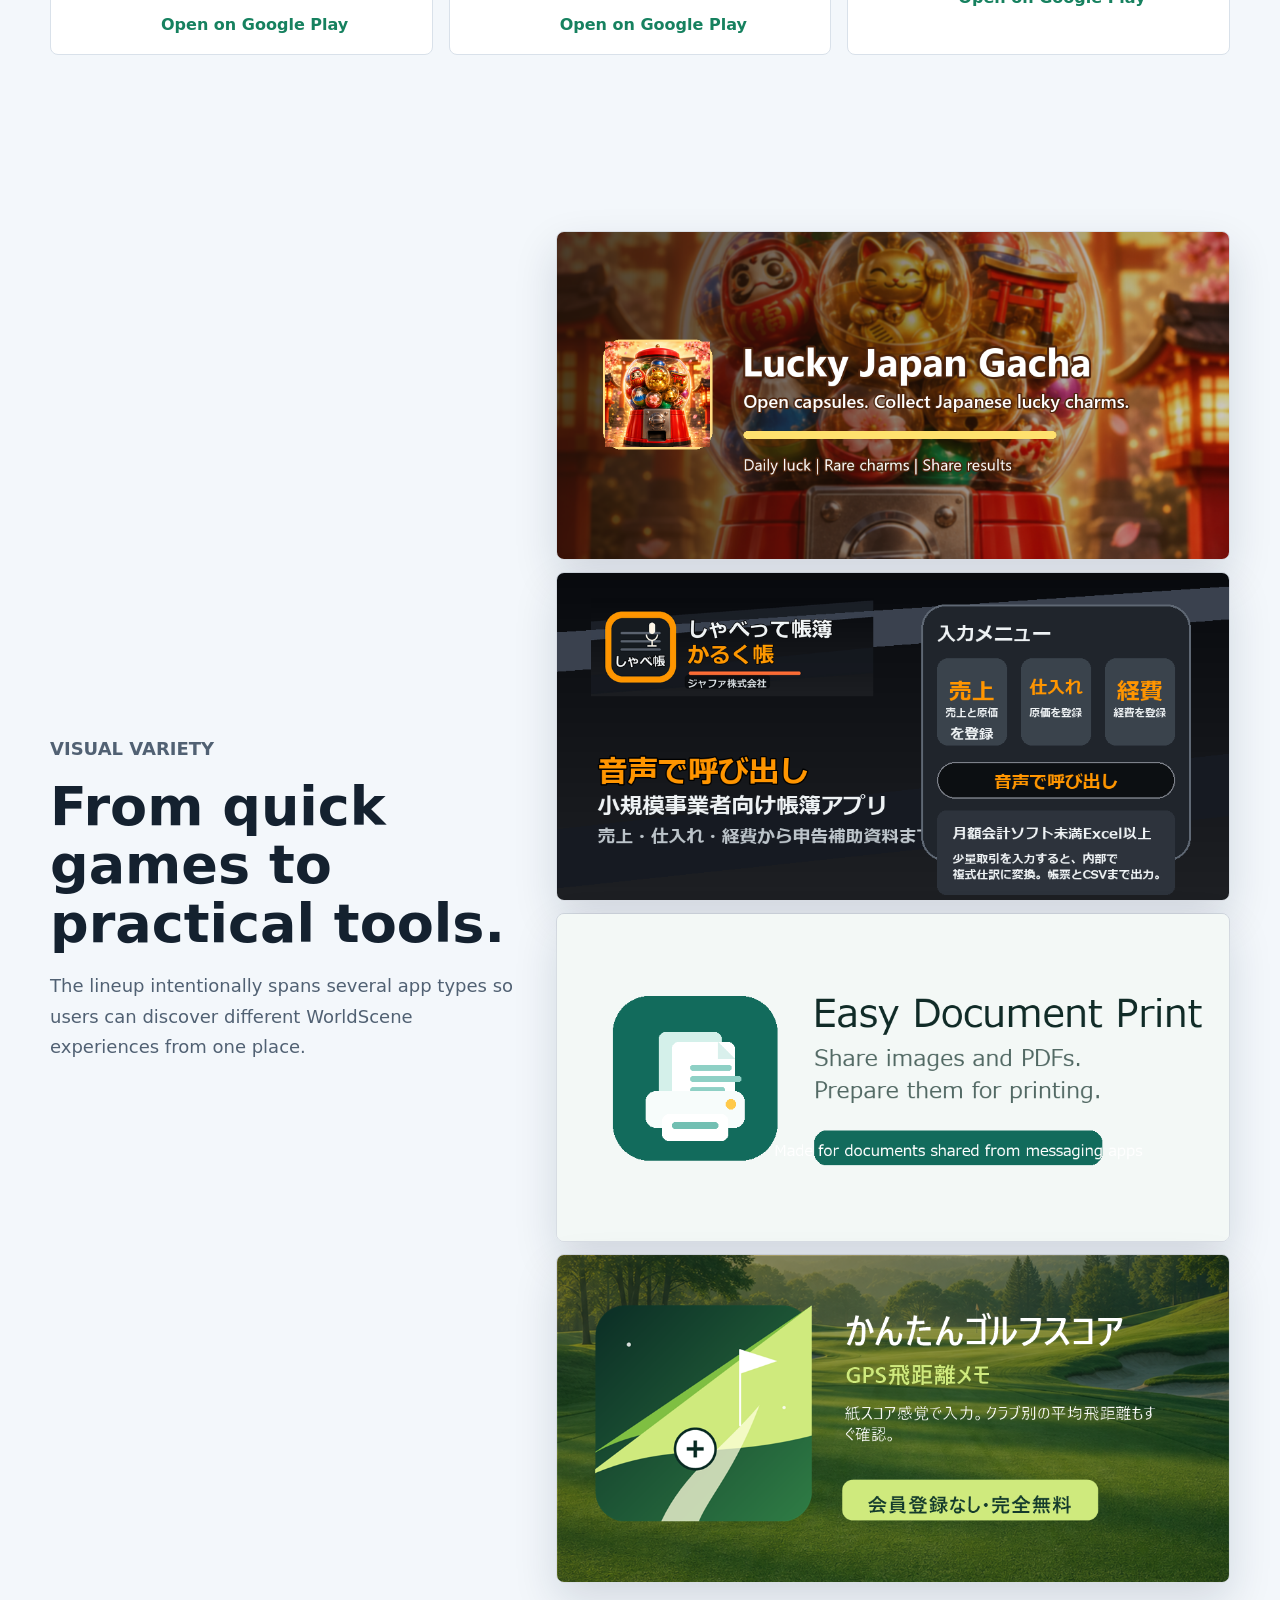
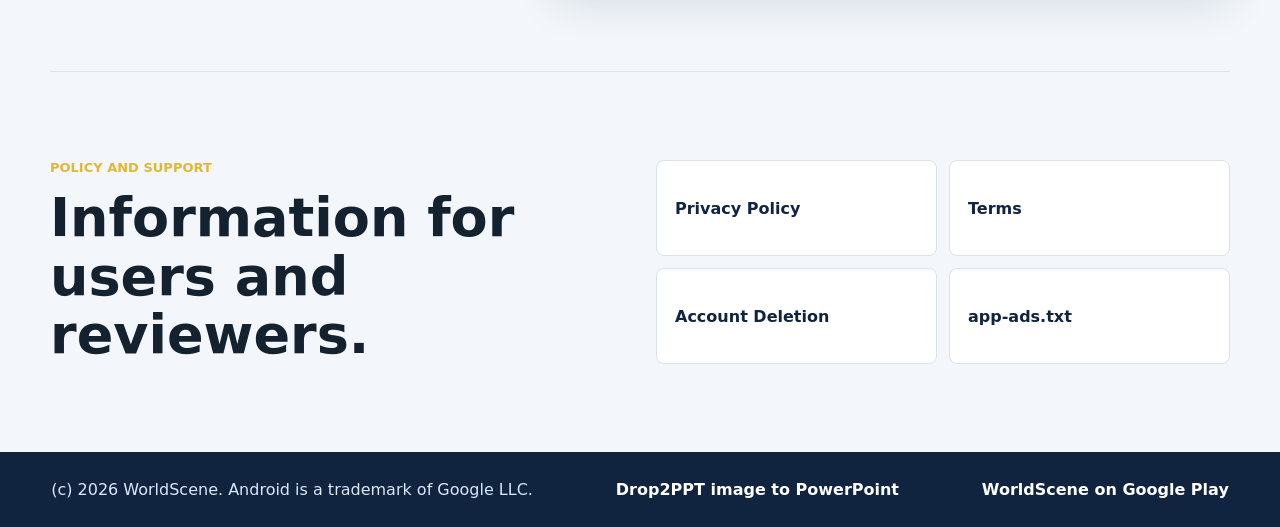
==== commit 9810c40b: "Add Shabecho to WorldScene landing page" ====
--- a/worldscene_lp/index.html
+++ b/worldscene_lp/index.html
@@ -221,6 +221,16 @@
         </article>
 
         <article class="app-card">
+          <img class="app-icon" src="assets/apps/Shabecho/icon.png" alt="Shabecho app icon">
+          <div>
+            <span class="tag">Published / Bookkeeping</span>
+            <h3>Shabecho - Voice Ledger</h3>
+            <p>Record sales, purchases, and expenses by voice for small business bookkeeping.</p>
+            <a href="https://play.google.com/store/apps/details?id=net.worldscene.shabecho" target="_blank" rel="noopener">Open on Google Play</a>
+          </div>
+        </article>
+
+        <article class="app-card">
           <img class="app-icon" src="assets/apps/SharePrintHelper/icon.png" alt="Easy Document Print app icon">
           <div>
             <span class="tag">Published / Utility</span>
@@ -250,6 +260,7 @@
       </div>
       <div class="feature-strip" aria-hidden="true">
         <img src="assets/apps/LuckyJapanGacha/feature.png" alt="">
+        <img src="assets/apps/Shabecho/feature.png" alt="">
         <img src="assets/apps/SharePrintHelper/feature.png" alt="">
         <img src="assets/apps/SimpleGolfScore/feature.png" alt="">
       </div>
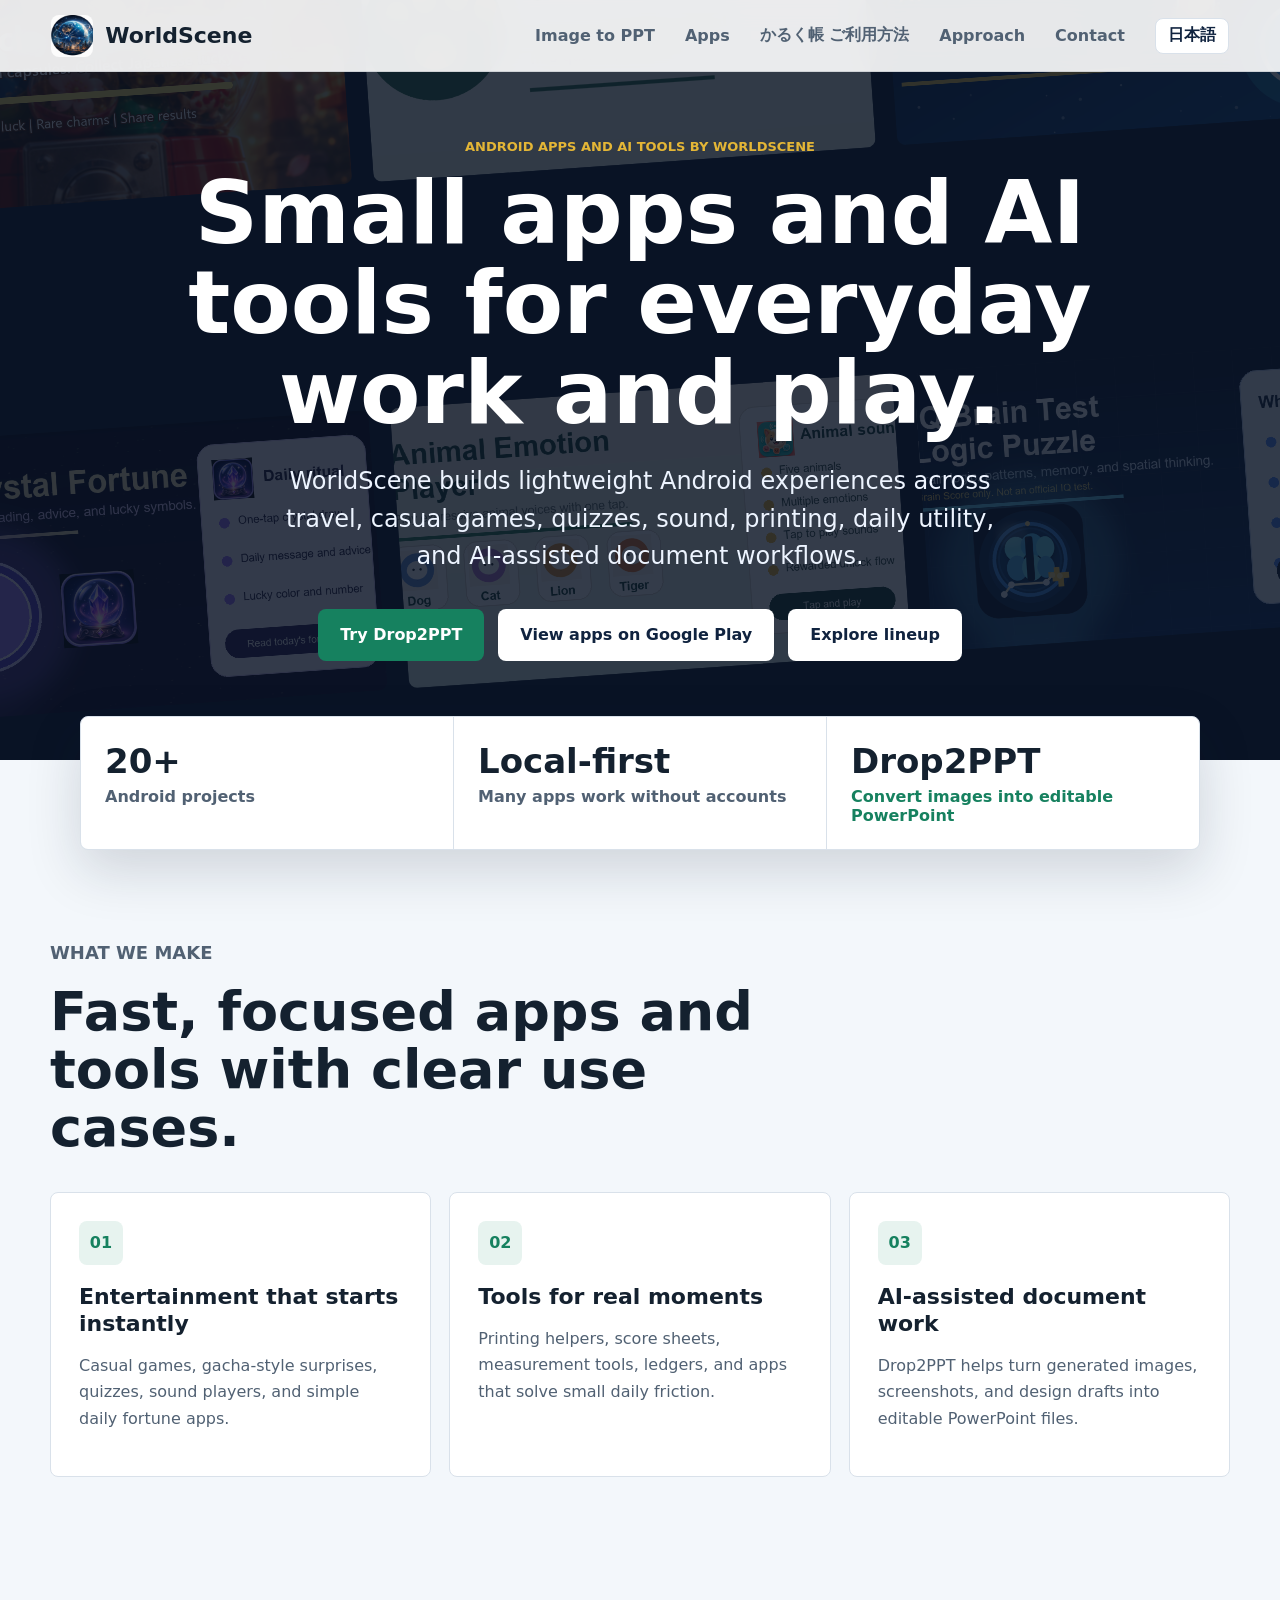
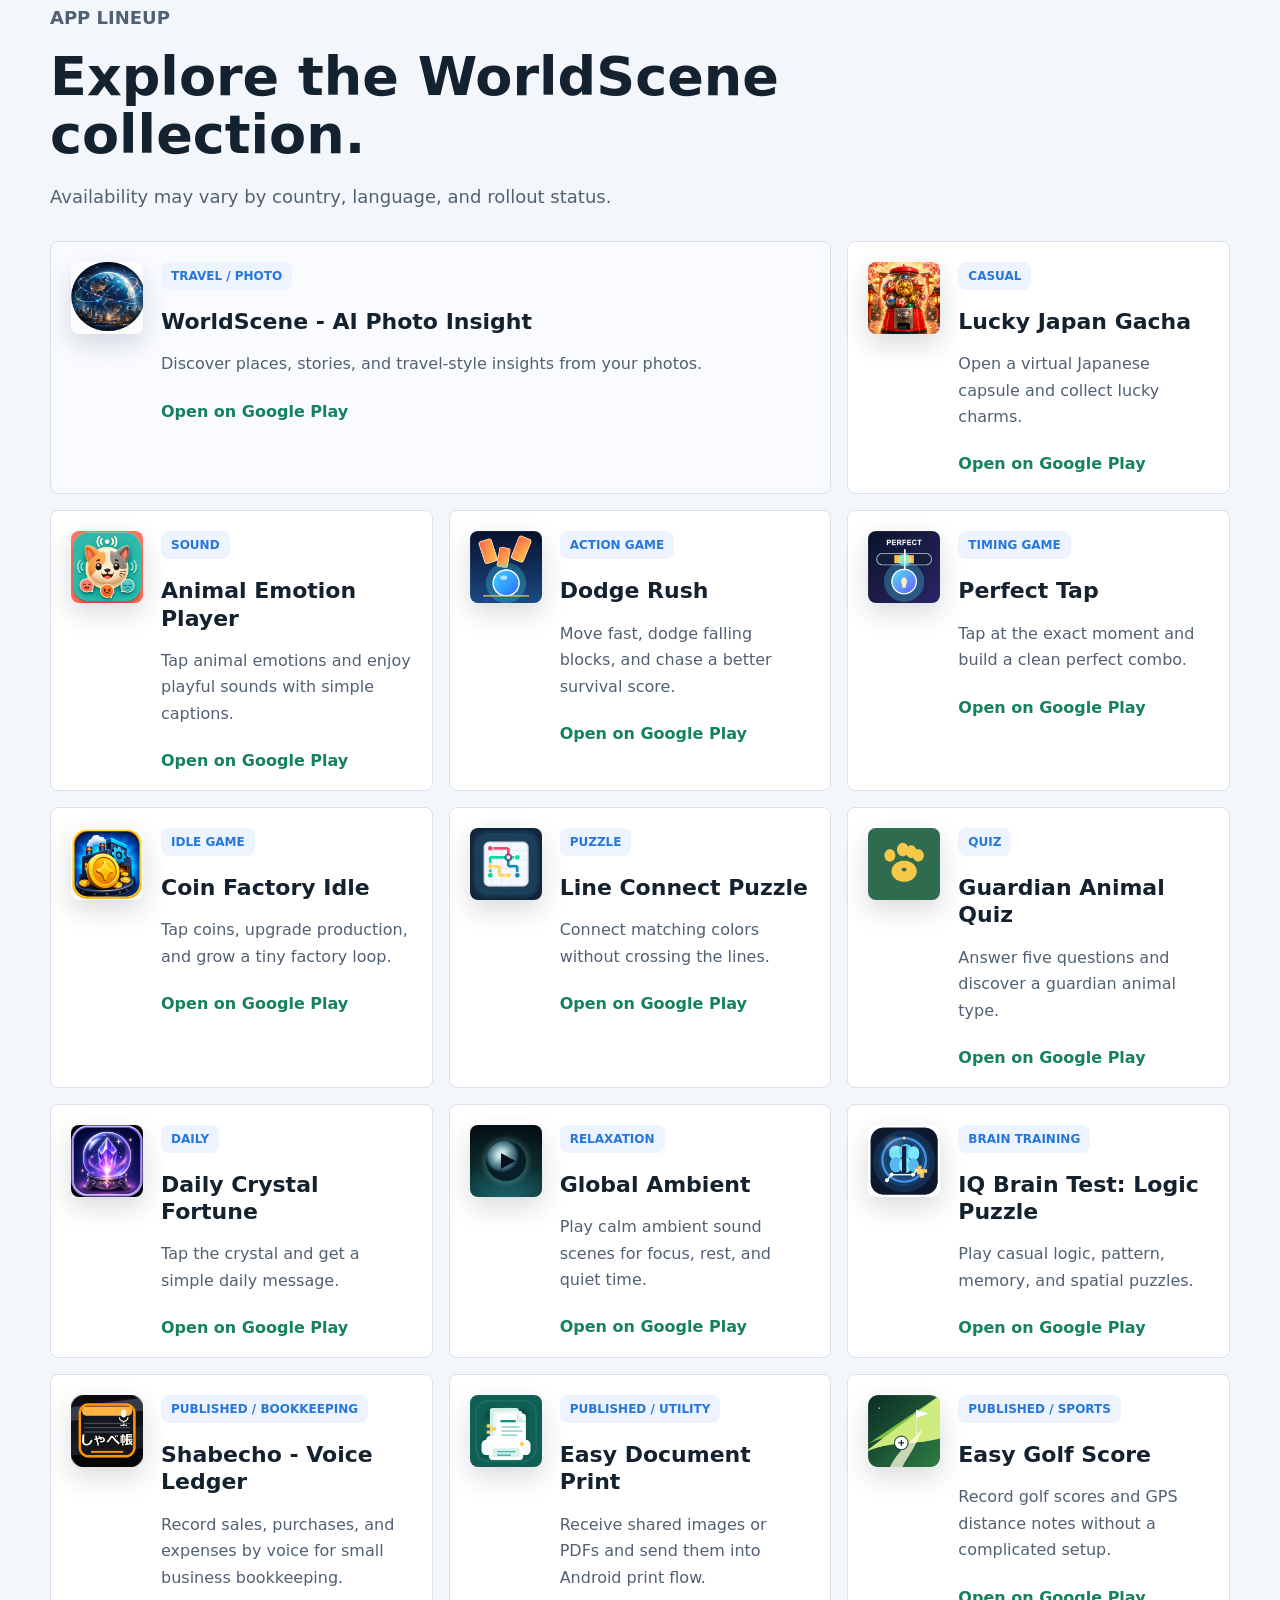
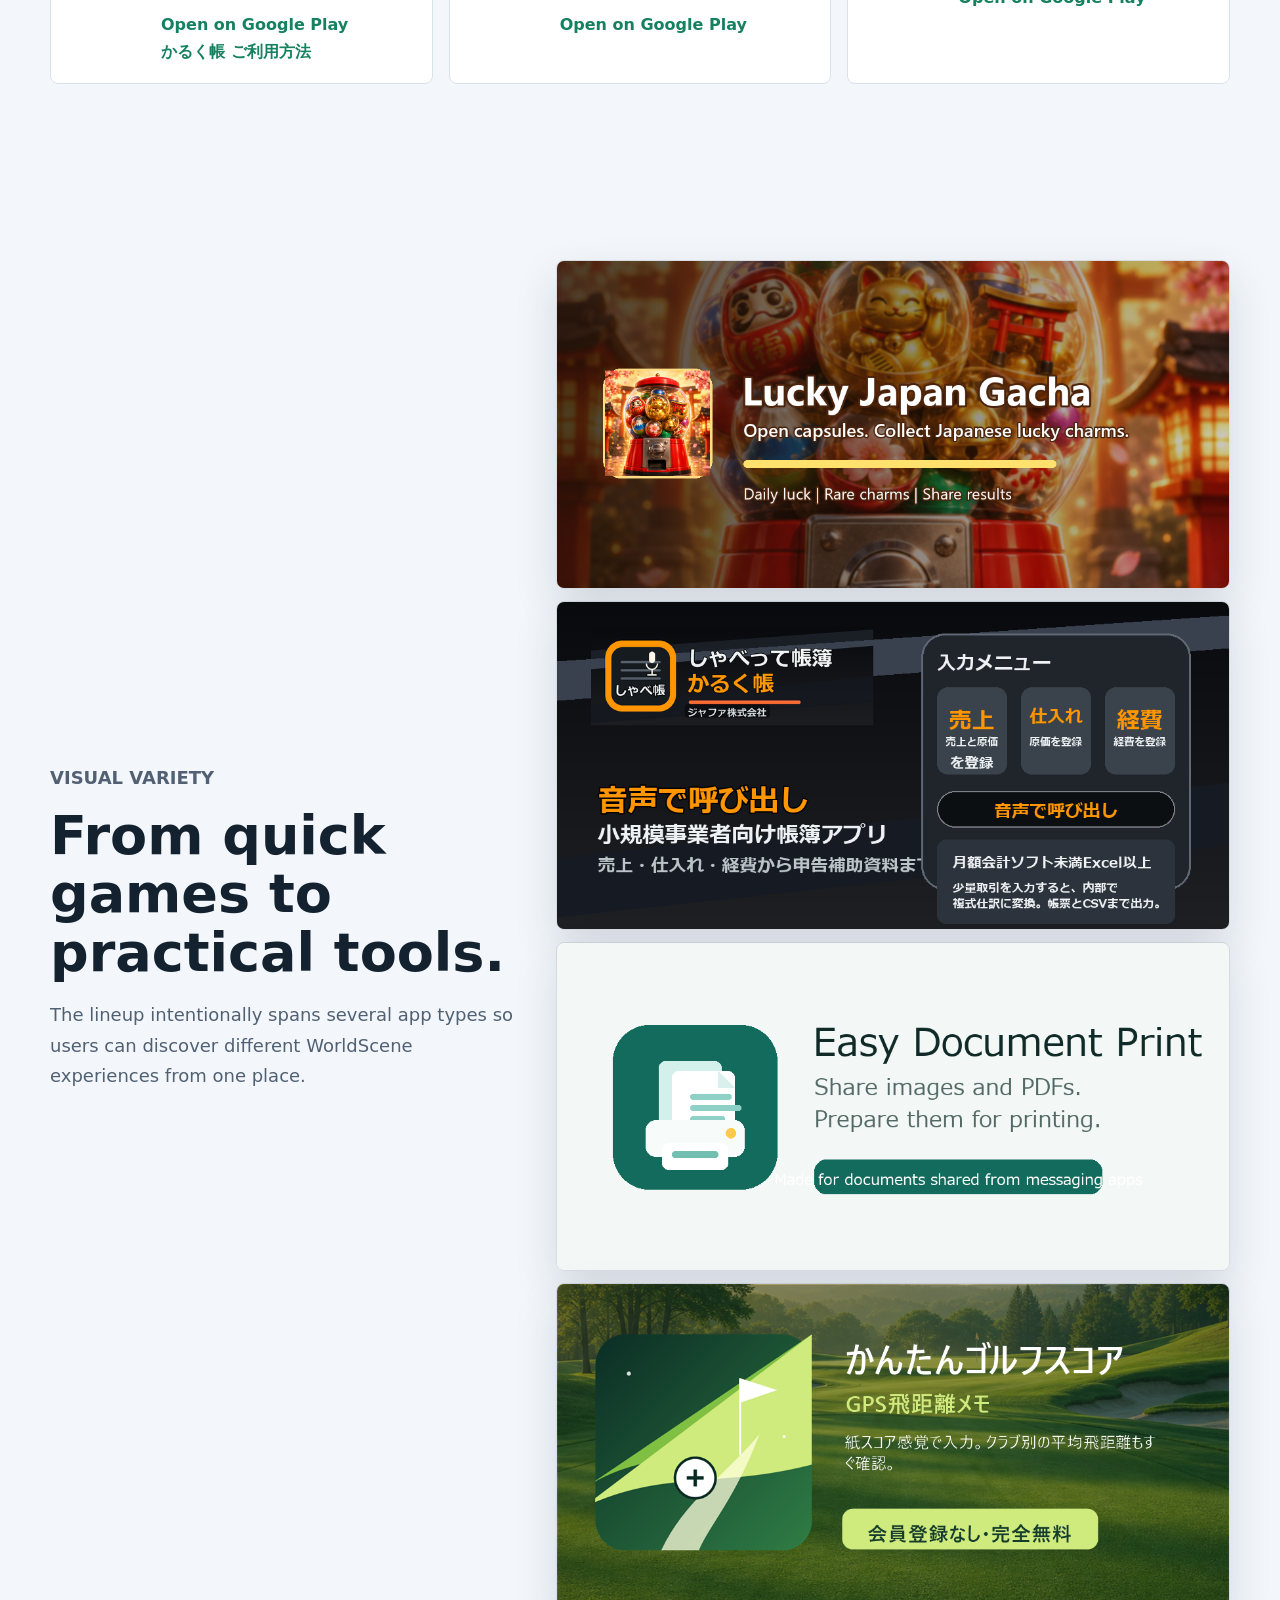
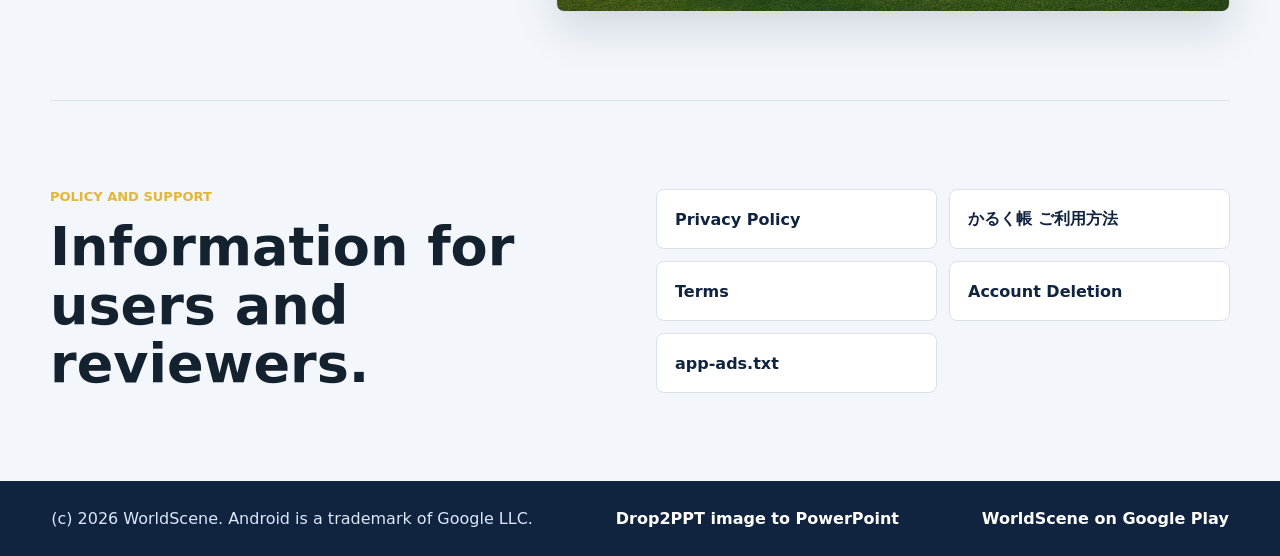
==== commit 1e5f05dc: "Link shabecho guide from site home" ====
--- a/worldscene_lp/index.html
+++ b/worldscene_lp/index.html
@@ -9,6 +9,13 @@
   <link rel="canonical" href="https://worldscene.net/">
   <link rel="icon" href="worldscene-icon.png">
   <link rel="stylesheet" href="styles.css">
+  <script async src="https://www.googletagmanager.com/gtag/js?id=G-NG3NH1VG2N"></script>
+  <script>
+    window.dataLayer = window.dataLayer || [];
+    function gtag(){dataLayer.push(arguments);}
+    gtag('js', new Date());
+    gtag('config', 'G-NG3NH1VG2N');
+  </script>
   <script type="application/ld+json">
   {
     "@context": "https://schema.org",
@@ -31,6 +38,7 @@
     <nav class="nav" aria-label="Main navigation">
       <a href="/drop2ppt/" data-i18n="navDrop2ppt">Image to PPT</a>
       <a href="#apps" data-i18n="navApps">Apps</a>
+      <a href="/shabecho-guide.html">かるく帳 ご利用方法</a>
       <a href="#approach" data-i18n="navApproach">Approach</a>
       <a href="#contact" data-i18n="navContact">Contact</a>
       <button class="language-button" type="button" id="language-toggle" aria-label="Switch language">日本語</button>
@@ -227,6 +235,7 @@
             <h3>Shabecho - Voice Ledger</h3>
             <p>Record sales, purchases, and expenses by voice for small business bookkeeping.</p>
             <a href="https://play.google.com/store/apps/details?id=net.worldscene.shabecho" target="_blank" rel="noopener">Open on Google Play</a>
+            <a href="/shabecho-guide.html">かるく帳 ご利用方法</a>
           </div>
         </article>
 
@@ -273,6 +282,7 @@
       </div>
       <div class="link-list">
         <a href="https://worldscene.net/privacy_policy_en.html" data-i18n="privacy">Privacy Policy</a>
+        <a href="https://worldscene.net/shabecho-guide.html">かるく帳 ご利用方法</a>
         <a href="https://worldscene.net/terms.html" data-i18n="terms">Terms</a>
         <a href="https://worldscene.net/account-delete.html" data-i18n="accountDelete">Account Deletion</a>
         <a href="https://worldscene.net/app-ads.txt">app-ads.txt</a>
